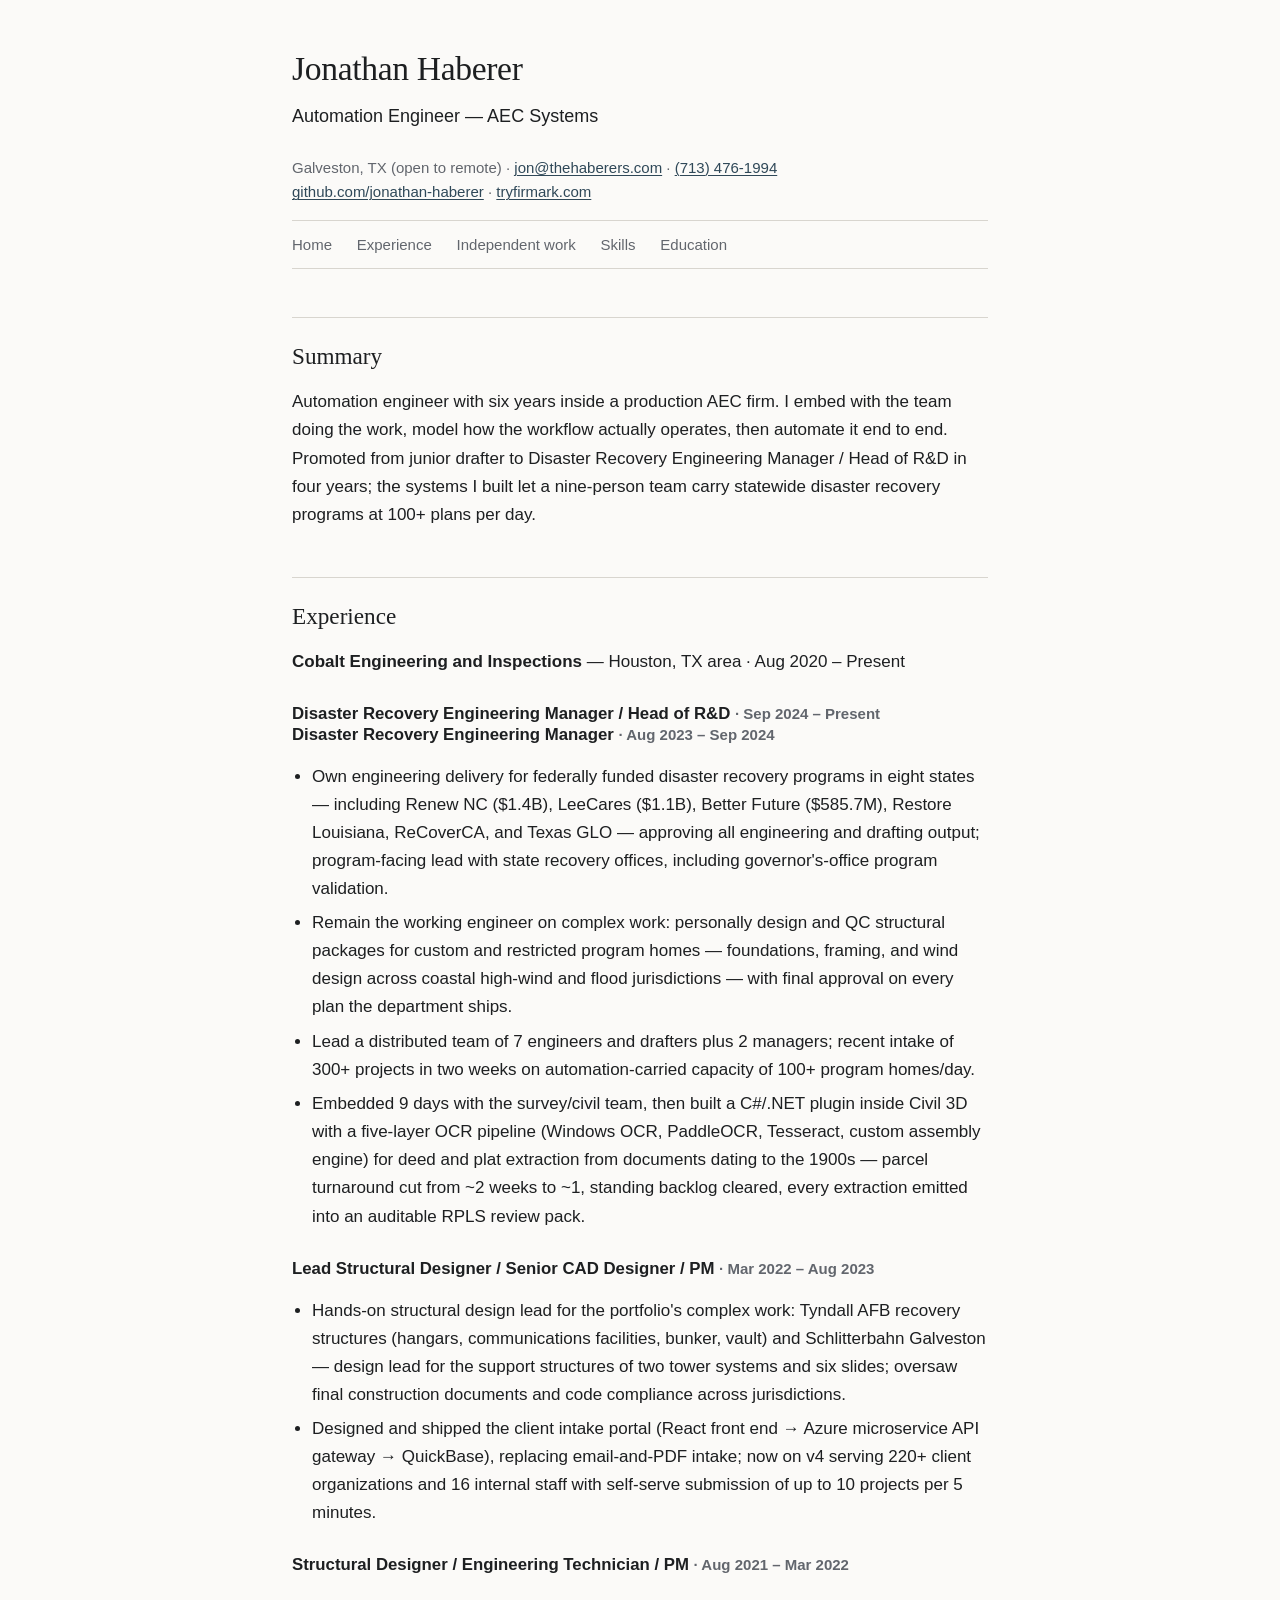
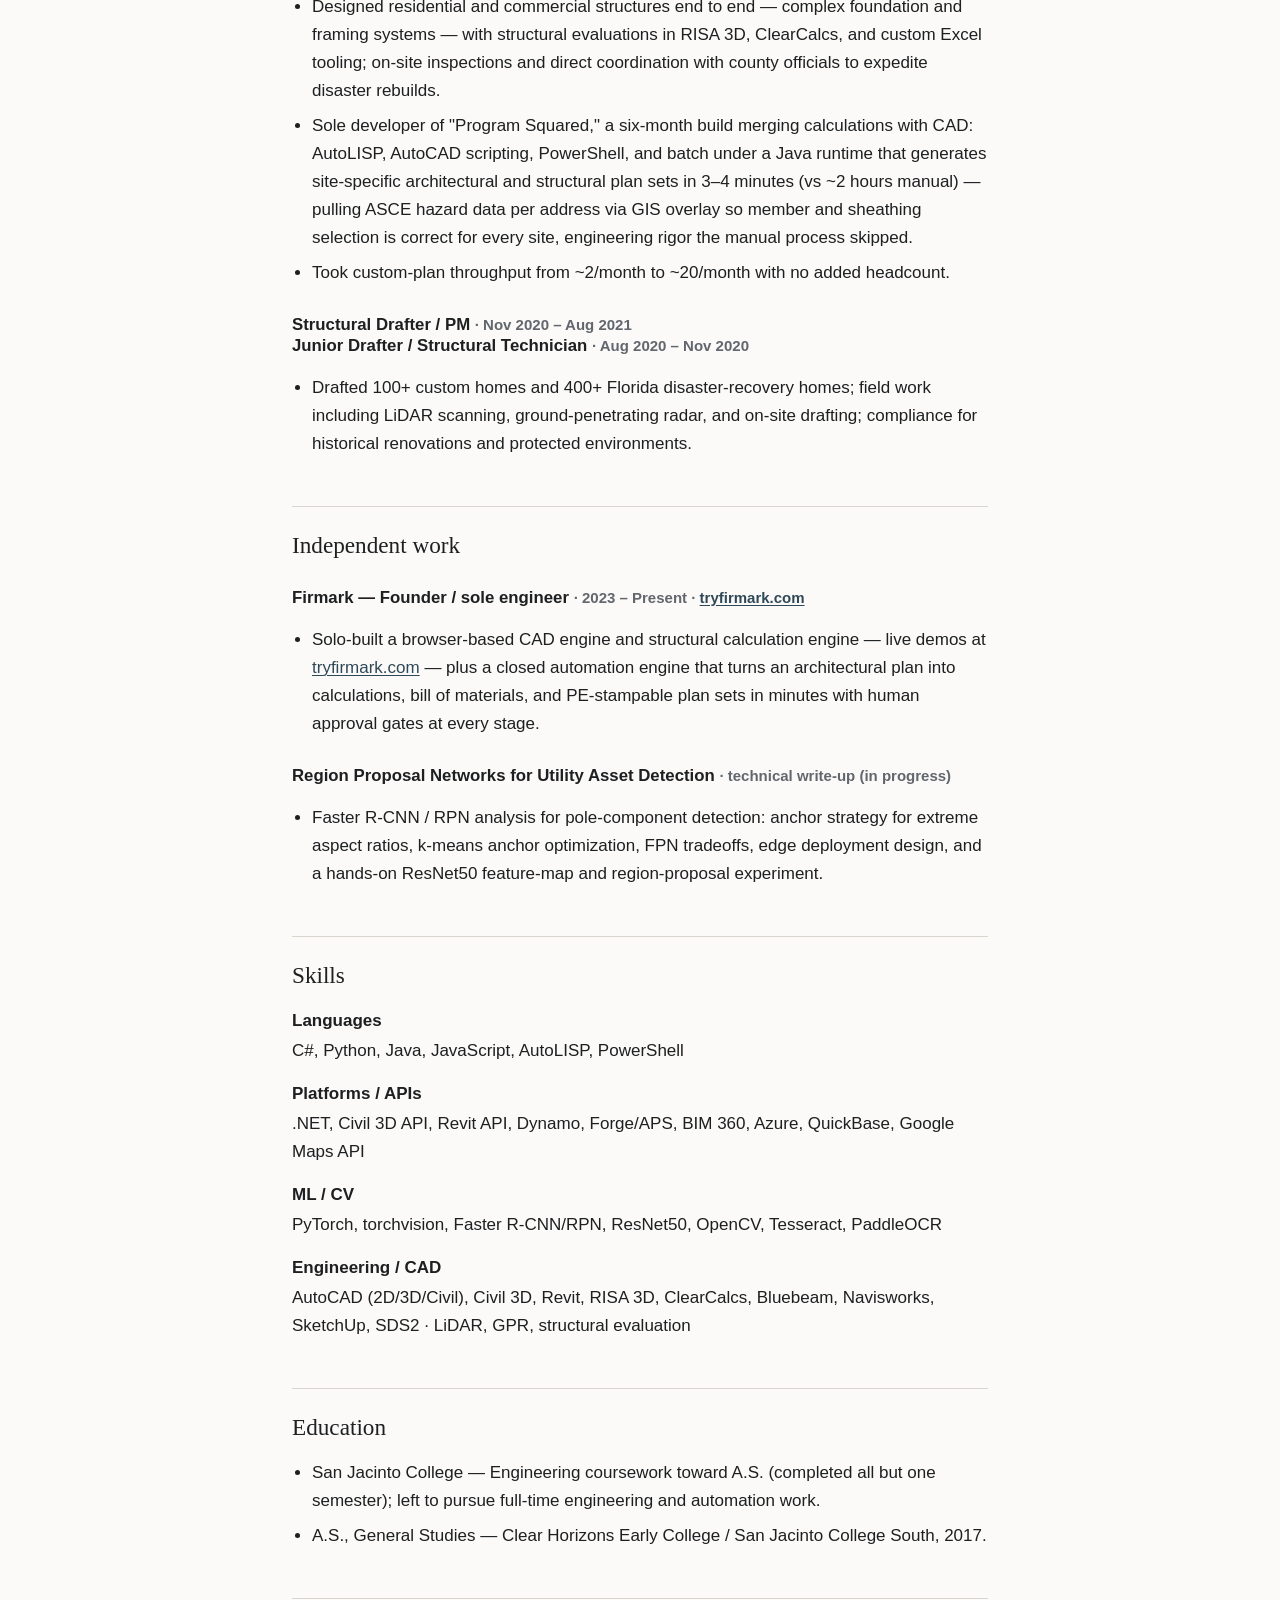
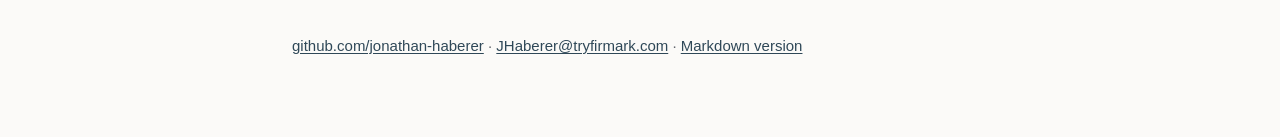
==== resume.html @ 075982cf "Add resume page" ====
<!doctype html>
<html lang="en">
<head>
<meta charset="utf-8">
<meta name="viewport" content="width=device-width, initial-scale=1">
<title>Résumé — Jonathan Haberer</title>
<meta name="description" content="Résumé of Jonathan Haberer — automation engineer with deep AEC domain knowledge: structural design, disaster-recovery engineering management, and workflow automation.">
<link rel="stylesheet" href="styles.css">
</head>
<body>

<header class="masthead">
  <h1>Jonathan Haberer</h1>
  <p class="tagline">Automation Engineer — AEC Systems</p>
  <p class="aside">Galveston, TX (open to remote) ·
  <a href="mailto:jon@thehaberers.com">jon@thehaberers.com</a> ·
  <a href="tel:+17134761994">(713) 476-1994</a><br>
  <a href="https://github.com/jonathan-haberer">github.com/jonathan-haberer</a> ·
  <a href="https://tryfirmark.com">tryfirmark.com</a></p>
  <nav class="site-nav">
    <a href="./">Home</a>
    <a href="#experience">Experience</a>
    <a href="#independent">Independent work</a>
    <a href="#skills">Skills</a>
    <a href="#education">Education</a>
  </nav>
</header>

<main>

<section id="summary">
  <h2>Summary</h2>
  <p>Automation engineer with six years inside a production AEC firm. I embed with the
  team doing the work, model how the workflow actually operates, then automate it end to
  end. Promoted from junior drafter to Disaster Recovery Engineering Manager / Head of
  R&amp;D in four years; the systems I built let a nine-person team carry statewide
  disaster recovery programs at 100+ plans per day.</p>
</section>

<section id="experience">
  <h2>Experience</h2>
  <p><strong>Cobalt Engineering and Inspections</strong> — Houston, TX area ·
  Aug 2020 – Present</p>

  <h3>Disaster Recovery Engineering Manager / Head of R&amp;D
  <span class="aside">· Sep 2024 – Present</span><br>
  Disaster Recovery Engineering Manager
  <span class="aside">· Aug 2023 – Sep 2024</span></h3>
  <ul>
    <li>Own engineering delivery for federally funded disaster recovery programs in
    eight states — including Renew NC ($1.4B), LeeCares ($1.1B), Better Future
    ($585.7M), Restore Louisiana, ReCoverCA, and Texas GLO — approving all engineering
    and drafting output; program-facing lead with state recovery offices, including
    governor's-office program validation.</li>
    <li>Remain the working engineer on complex work: personally design and QC structural
    packages for custom and restricted program homes — foundations, framing, and wind
    design across coastal high-wind and flood jurisdictions — with final approval on
    every plan the department ships.</li>
    <li>Lead a distributed team of 7 engineers and drafters plus 2 managers; recent
    intake of 300+ projects in two weeks on automation-carried capacity of 100+ program
    homes/day.</li>
    <li>Embedded 9 days with the survey/civil team, then built a C#/.NET plugin inside
    Civil 3D with a five-layer OCR pipeline (Windows OCR, PaddleOCR, Tesseract, custom
    assembly engine) for deed and plat extraction from documents dating to the 1900s —
    parcel turnaround cut from ~2 weeks to ~1, standing backlog cleared, every
    extraction emitted into an auditable RPLS review pack.</li>
  </ul>

  <h3>Lead Structural Designer / Senior CAD Designer / PM
  <span class="aside">· Mar 2022 – Aug 2023</span></h3>
  <ul>
    <li>Hands-on structural design lead for the portfolio's complex work: Tyndall AFB
    recovery structures (hangars, communications facilities, bunker, vault) and
    Schlitterbahn Galveston — design lead for the support structures of two tower
    systems and six slides; oversaw final construction documents and code compliance
    across jurisdictions.</li>
    <li>Designed and shipped the client intake portal (React front end → Azure
    microservice API gateway → QuickBase), replacing email-and-PDF intake; now on v4
    serving 220+ client organizations and 16 internal staff with self-serve submission
    of up to 10 projects per 5 minutes.</li>
  </ul>

  <h3>Structural Designer / Engineering Technician / PM
  <span class="aside">· Aug 2021 – Mar 2022</span></h3>
  <ul>
    <li>Designed residential and commercial structures end to end — complex foundation
    and framing systems — with structural evaluations in RISA 3D, ClearCalcs, and
    custom Excel tooling; on-site inspections and direct coordination with county
    officials to expedite disaster rebuilds.</li>
    <li>Sole developer of "Program Squared," a six-month build merging calculations with
    CAD: AutoLISP, AutoCAD scripting, PowerShell, and batch under a Java runtime that
    generates site-specific architectural and structural plan sets in 3–4 minutes
    (vs ~2 hours manual) — pulling ASCE hazard data per address via GIS overlay so
    member and sheathing selection is correct for every site, engineering rigor the
    manual process skipped.</li>
    <li>Took custom-plan throughput from ~2/month to ~20/month with no added
    headcount.</li>
  </ul>

  <h3>Structural Drafter / PM <span class="aside">· Nov 2020 – Aug 2021</span><br>
  Junior Drafter / Structural Technician
  <span class="aside">· Aug 2020 – Nov 2020</span></h3>
  <ul>
    <li>Drafted 100+ custom homes and 400+ Florida disaster-recovery homes; field work
    including LiDAR scanning, ground-penetrating radar, and on-site drafting; compliance
    for historical renovations and protected environments.</li>
  </ul>
</section>

<section id="independent">
  <h2>Independent work</h2>

  <h3>Firmark — Founder / sole engineer
  <span class="aside">· 2023 – Present ·
  <a href="https://tryfirmark.com">tryfirmark.com</a></span></h3>
  <ul>
    <li>Solo-built a browser-based CAD engine and structural calculation engine — live
    demos at <a href="https://tryfirmark.com">tryfirmark.com</a> — plus a closed
    automation engine that turns an architectural plan into calculations, bill of
    materials, and PE-stampable plan sets in minutes with human approval gates at every
    stage.</li>
  </ul>

  <h3>Region Proposal Networks for Utility Asset Detection
  <span class="aside">· technical write-up (in progress)</span></h3>
  <ul>
    <li>Faster R-CNN / RPN analysis for pole-component detection: anchor strategy for
    extreme aspect ratios, k-means anchor optimization, FPN tradeoffs, edge deployment
    design, and a hands-on ResNet50 feature-map and region-proposal experiment.</li>
  </ul>
</section>

<section id="skills">
  <h2>Skills</h2>
  <dl class="tech">
    <dt>Languages</dt><dd>C#, Python, Java, JavaScript, AutoLISP, PowerShell</dd>
    <dt>Platforms / APIs</dt><dd>.NET, Civil 3D API, Revit API, Dynamo, Forge/APS,
    BIM 360, Azure, QuickBase, Google Maps API</dd>
    <dt>ML / CV</dt><dd>PyTorch, torchvision, Faster R-CNN/RPN, ResNet50, OpenCV,
    Tesseract, PaddleOCR</dd>
    <dt>Engineering / CAD</dt><dd>AutoCAD (2D/3D/Civil), Civil 3D, Revit, RISA 3D,
    ClearCalcs, Bluebeam, Navisworks, SketchUp, SDS2 · LiDAR, GPR, structural
    evaluation</dd>
  </dl>
</section>

<section id="education">
  <h2>Education</h2>
  <ul>
    <li>San Jacinto College — Engineering coursework toward A.S. (completed all but one
    semester); left to pursue full-time engineering and automation work.</li>
    <li>A.S., General Studies — Clear Horizons Early College / San Jacinto College
    South, 2017.</li>
  </ul>
</section>

</main>

<footer>
  <p><a href="https://github.com/jonathan-haberer">github.com/jonathan-haberer</a> ·
  <a href="mailto:JHaberer@tryfirmark.com">JHaberer@tryfirmark.com</a> ·
  <a href="https://github.com/jonathan-haberer/jonathan-haberer/blob/main/resume.md">Markdown version</a></p>
</footer>

</body>
</html>
---- styles.css ----
/* jonathan-haberer.github.io — hand-built, no framework.
   Restrained editorial register: ink on paper, one accent, hairline rules. */

:root {
  --ink: #1d1f21;
  --muted: #62666d;
  --paper: #fbfaf8;
  --rule: #d8d5cf;
  --accent: #2f4858;
}

* { box-sizing: border-box; }

body {
  margin: 0 auto;
  padding: 3rem 1.25rem 4rem;
  max-width: 46rem;
  background: var(--paper);
  color: var(--ink);
  font: 400 1.0625rem/1.65 -apple-system, BlinkMacSystemFont, "Segoe UI", Roboto, Helvetica, Arial, sans-serif;
}

h1, h2, h3 {
  font-family: Georgia, "Times New Roman", serif;
  font-weight: 400;
  line-height: 1.25;
  margin: 0 0 0.5rem;
}

h1 { font-size: 2.1rem; letter-spacing: -0.01em; }
h2 { font-size: 1.45rem; margin-top: 0; }
h3 { font-size: 1.05rem; font-weight: 700; font-family: inherit; margin-top: 1.75rem; }

.masthead { margin-bottom: 3rem; }
.tagline { font-size: 1.125rem; color: var(--ink); max-width: 38rem; margin: 0.75rem 0 1.5rem; }

.site-nav { border-top: 1px solid var(--rule); border-bottom: 1px solid var(--rule); padding: 0.6rem 0; }
.site-nav a { margin-right: 1.25rem; color: var(--muted); text-decoration: none; font-size: 0.9375rem; }
.site-nav a:hover { color: var(--accent); text-decoration: underline; }

section { margin-bottom: 3rem; padding-top: 1.5rem; border-top: 1px solid var(--rule); }

a { color: var(--accent); text-decoration-thickness: 1px; text-underline-offset: 2px; }

ul, ol { padding-left: 1.25rem; }
li { margin-bottom: 0.4rem; }

.table-scroll { overflow-x: auto; margin: 1rem 0; }
table { border-collapse: collapse; width: 100%; font-size: 0.9375rem; }
th, td { text-align: left; padding: 0.45rem 1rem 0.45rem 0; border-bottom: 1px solid var(--rule); vertical-align: top; }
th { font-weight: 600; color: var(--muted); font-size: 0.875rem; }

.aside, .footnote { color: var(--muted); font-size: 0.9375rem; }
.footnote { margin-top: 0.25rem; }

.tech dt { font-weight: 600; margin-top: 0.9rem; }
.tech dd { margin: 0.15rem 0 0; color: var(--ink); }

footer { border-top: 1px solid var(--rule); padding-top: 1.25rem; color: var(--muted); font-size: 0.9375rem; }

@media (max-width: 520px) {
  body { padding-top: 2rem; }
  h1 { font-size: 1.75rem; }
}

.demo-links a { font-weight: 600; }
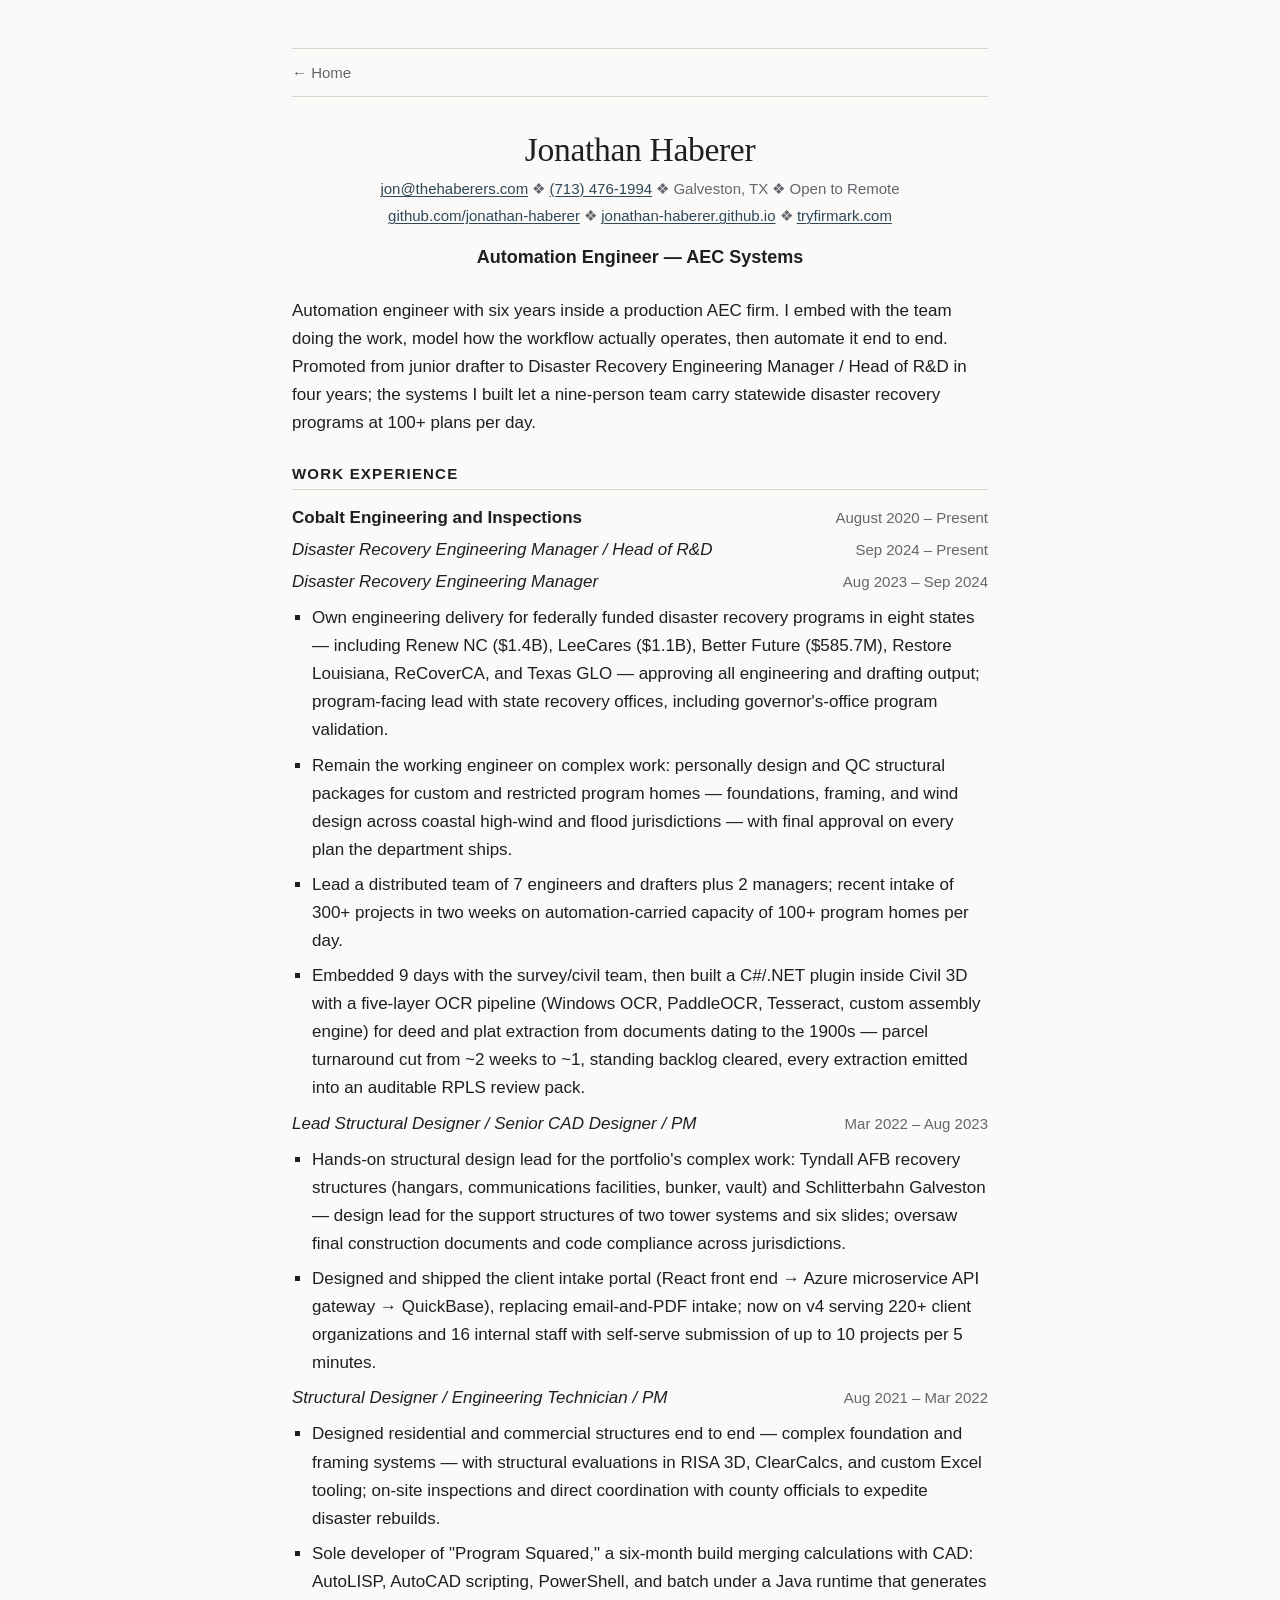
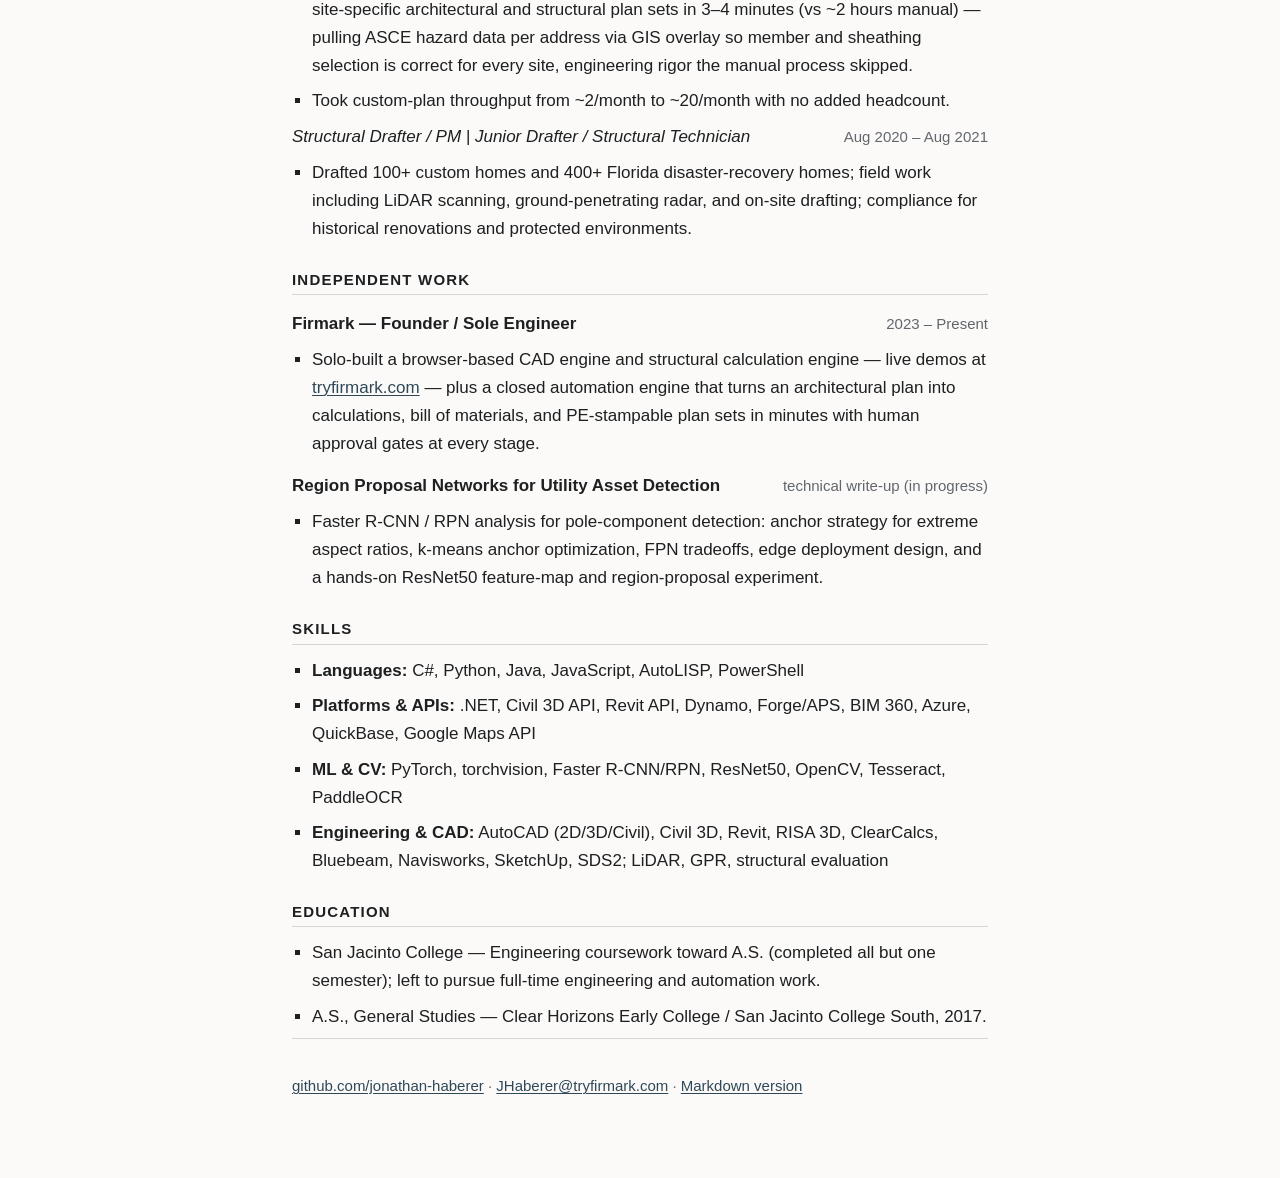
==== commit ee2b8a53: "Reformat resume page to match the PDF layout" ====
--- a/resume.html
+++ b/resume.html
@@ -4,155 +4,156 @@
 <meta charset="utf-8">
 <meta name="viewport" content="width=device-width, initial-scale=1">
 <title>Résumé — Jonathan Haberer</title>
-<meta name="description" content="Résumé of Jonathan Haberer — automation engineer with deep AEC domain knowledge: structural design, disaster-recovery engineering management, and workflow automation.">
+<meta name="description" content="Résumé of Jonathan Haberer — Automation Engineer, AEC Systems.">
 <link rel="stylesheet" href="styles.css">
+<style>
+  .r-head { text-align: center; margin-bottom: 1.5rem; }
+  .r-head h1 { margin-bottom: 0.35rem; }
+  .r-contact { margin: 0.15rem 0; font-size: 0.9375rem; color: var(--muted); }
+  .r-headline { margin: 0.9rem 0 0; font-weight: 600; font-size: 1.125rem; }
+  .r-summary { margin: 0 0 1.75rem; }
+  .r-sec { font-family: inherit; font-size: 0.9375rem; font-weight: 700;
+           letter-spacing: 0.08em; border-bottom: 1px solid var(--rule);
+           padding-bottom: 0.3rem; margin: 1.75rem 0 0.75rem; }
+  .r-row { display: flex; justify-content: space-between; gap: 1rem;
+           align-items: baseline; margin-top: 0.9rem; }
+  .r-row .r-when { color: var(--muted); font-size: 0.9375rem; white-space: nowrap; }
+  .r-role { margin-top: 0.25rem; }
+  .r-role em { font-style: italic; }
+  ul.r-b { list-style-type: square; margin: 0.5rem 0 0; }
+  ul.r-b li { margin-bottom: 0.45rem; }
+  .r-nav { margin-bottom: 2rem; }
+  @media (max-width: 560px) { .r-row { flex-direction: column; gap: 0.1rem; } }
+  @media print { .r-nav, footer { display: none; } body { padding: 0.5rem; } }
+</style>
 </head>
 <body>
 
-<header class="masthead">
+<nav class="site-nav r-nav">
+  <a href="./">← Home</a>
+</nav>
+
+<header class="r-head">
   <h1>Jonathan Haberer</h1>
-  <p class="tagline">Automation Engineer — AEC Systems</p>
-  <p class="aside">Galveston, TX (open to remote) ·
-  <a href="mailto:jon@thehaberers.com">jon@thehaberers.com</a> ·
-  <a href="tel:+17134761994">(713) 476-1994</a><br>
-  <a href="https://github.com/jonathan-haberer">github.com/jonathan-haberer</a> ·
+  <p class="r-contact"><a href="mailto:jon@thehaberers.com">jon@thehaberers.com</a> ❖
+  <a href="tel:+17134761994">(713) 476-1994</a> ❖ Galveston, TX ❖ Open to Remote</p>
+  <p class="r-contact"><a href="https://github.com/jonathan-haberer">github.com/jonathan-haberer</a> ❖
+  <a href="https://jonathan-haberer.github.io">jonathan-haberer.github.io</a> ❖
   <a href="https://tryfirmark.com">tryfirmark.com</a></p>
-  <nav class="site-nav">
-    <a href="./">Home</a>
-    <a href="#experience">Experience</a>
-    <a href="#independent">Independent work</a>
-    <a href="#skills">Skills</a>
-    <a href="#education">Education</a>
-  </nav>
+  <p class="r-headline">Automation Engineer — AEC Systems</p>
 </header>
 
 <main>
 
-<section id="summary">
-  <h2>Summary</h2>
-  <p>Automation engineer with six years inside a production AEC firm. I embed with the
-  team doing the work, model how the workflow actually operates, then automate it end to
-  end. Promoted from junior drafter to Disaster Recovery Engineering Manager / Head of
-  R&amp;D in four years; the systems I built let a nine-person team carry statewide
-  disaster recovery programs at 100+ plans per day.</p>
-</section>
+<p class="r-summary">Automation engineer with six years inside a production AEC firm. I embed
+with the team doing the work, model how the workflow actually operates, then automate it end
+to end. Promoted from junior drafter to Disaster Recovery Engineering Manager / Head of R&amp;D
+in four years; the systems I built let a nine-person team carry statewide disaster recovery
+programs at 100+ plans per day.</p>
 
-<section id="experience">
-  <h2>Experience</h2>
-  <p><strong>Cobalt Engineering and Inspections</strong> — Houston, TX area ·
-  Aug 2020 – Present</p>
+<h2 class="r-sec">WORK EXPERIENCE</h2>
 
-  <h3>Disaster Recovery Engineering Manager / Head of R&amp;D
-  <span class="aside">· Sep 2024 – Present</span><br>
-  Disaster Recovery Engineering Manager
-  <span class="aside">· Aug 2023 – Sep 2024</span></h3>
-  <ul>
-    <li>Own engineering delivery for federally funded disaster recovery programs in
-    eight states — including Renew NC ($1.4B), LeeCares ($1.1B), Better Future
-    ($585.7M), Restore Louisiana, ReCoverCA, and Texas GLO — approving all engineering
-    and drafting output; program-facing lead with state recovery offices, including
-    governor's-office program validation.</li>
-    <li>Remain the working engineer on complex work: personally design and QC structural
-    packages for custom and restricted program homes — foundations, framing, and wind
-    design across coastal high-wind and flood jurisdictions — with final approval on
-    every plan the department ships.</li>
-    <li>Lead a distributed team of 7 engineers and drafters plus 2 managers; recent
-    intake of 300+ projects in two weeks on automation-carried capacity of 100+ program
-    homes/day.</li>
-    <li>Embedded 9 days with the survey/civil team, then built a C#/.NET plugin inside
-    Civil 3D with a five-layer OCR pipeline (Windows OCR, PaddleOCR, Tesseract, custom
-    assembly engine) for deed and plat extraction from documents dating to the 1900s —
-    parcel turnaround cut from ~2 weeks to ~1, standing backlog cleared, every
-    extraction emitted into an auditable RPLS review pack.</li>
-  </ul>
+<div class="r-row"><strong>Cobalt Engineering and Inspections</strong>
+<span class="r-when">August 2020 – Present</span></div>
 
-  <h3>Lead Structural Designer / Senior CAD Designer / PM
-  <span class="aside">· Mar 2022 – Aug 2023</span></h3>
-  <ul>
-    <li>Hands-on structural design lead for the portfolio's complex work: Tyndall AFB
-    recovery structures (hangars, communications facilities, bunker, vault) and
-    Schlitterbahn Galveston — design lead for the support structures of two tower
-    systems and six slides; oversaw final construction documents and code compliance
-    across jurisdictions.</li>
-    <li>Designed and shipped the client intake portal (React front end → Azure
-    microservice API gateway → QuickBase), replacing email-and-PDF intake; now on v4
-    serving 220+ client organizations and 16 internal staff with self-serve submission
-    of up to 10 projects per 5 minutes.</li>
-  </ul>
+<div class="r-row r-role"><em>Disaster Recovery Engineering Manager / Head of R&amp;D</em>
+<span class="r-when">Sep 2024 – Present</span></div>
+<div class="r-row r-role"><em>Disaster Recovery Engineering Manager</em>
+<span class="r-when">Aug 2023 – Sep 2024</span></div>
+<ul class="r-b">
+  <li>Own engineering delivery for federally funded disaster recovery programs in eight
+  states — including Renew NC ($1.4B), LeeCares ($1.1B), Better Future ($585.7M), Restore
+  Louisiana, ReCoverCA, and Texas GLO — approving all engineering and drafting output;
+  program-facing lead with state recovery offices, including governor's-office program
+  validation.</li>
+  <li>Remain the working engineer on complex work: personally design and QC structural
+  packages for custom and restricted program homes — foundations, framing, and wind design
+  across coastal high-wind and flood jurisdictions — with final approval on every plan the
+  department ships.</li>
+  <li>Lead a distributed team of 7 engineers and drafters plus 2 managers; recent intake of
+  300+ projects in two weeks on automation-carried capacity of 100+ program homes per
+  day.</li>
+  <li>Embedded 9 days with the survey/civil team, then built a C#/.NET plugin inside
+  Civil 3D with a five-layer OCR pipeline (Windows OCR, PaddleOCR, Tesseract, custom
+  assembly engine) for deed and plat extraction from documents dating to the 1900s — parcel
+  turnaround cut from ~2 weeks to ~1, standing backlog cleared, every extraction emitted
+  into an auditable RPLS review pack.</li>
+</ul>
 
-  <h3>Structural Designer / Engineering Technician / PM
-  <span class="aside">· Aug 2021 – Mar 2022</span></h3>
-  <ul>
-    <li>Designed residential and commercial structures end to end — complex foundation
-    and framing systems — with structural evaluations in RISA 3D, ClearCalcs, and
-    custom Excel tooling; on-site inspections and direct coordination with county
-    officials to expedite disaster rebuilds.</li>
-    <li>Sole developer of "Program Squared," a six-month build merging calculations with
-    CAD: AutoLISP, AutoCAD scripting, PowerShell, and batch under a Java runtime that
-    generates site-specific architectural and structural plan sets in 3–4 minutes
-    (vs ~2 hours manual) — pulling ASCE hazard data per address via GIS overlay so
-    member and sheathing selection is correct for every site, engineering rigor the
-    manual process skipped.</li>
-    <li>Took custom-plan throughput from ~2/month to ~20/month with no added
-    headcount.</li>
-  </ul>
+<div class="r-row r-role"><em>Lead Structural Designer / Senior CAD Designer / PM</em>
+<span class="r-when">Mar 2022 – Aug 2023</span></div>
+<ul class="r-b">
+  <li>Hands-on structural design lead for the portfolio's complex work: Tyndall AFB
+  recovery structures (hangars, communications facilities, bunker, vault) and Schlitterbahn
+  Galveston — design lead for the support structures of two tower systems and six slides;
+  oversaw final construction documents and code compliance across jurisdictions.</li>
+  <li>Designed and shipped the client intake portal (React front end → Azure microservice
+  API gateway → QuickBase), replacing email-and-PDF intake; now on v4 serving 220+ client
+  organizations and 16 internal staff with self-serve submission of up to 10 projects per
+  5 minutes.</li>
+</ul>
 
-  <h3>Structural Drafter / PM <span class="aside">· Nov 2020 – Aug 2021</span><br>
-  Junior Drafter / Structural Technician
-  <span class="aside">· Aug 2020 – Nov 2020</span></h3>
-  <ul>
-    <li>Drafted 100+ custom homes and 400+ Florida disaster-recovery homes; field work
-    including LiDAR scanning, ground-penetrating radar, and on-site drafting; compliance
-    for historical renovations and protected environments.</li>
-  </ul>
-</section>
+<div class="r-row r-role"><em>Structural Designer / Engineering Technician / PM</em>
+<span class="r-when">Aug 2021 – Mar 2022</span></div>
+<ul class="r-b">
+  <li>Designed residential and commercial structures end to end — complex foundation and
+  framing systems — with structural evaluations in RISA 3D, ClearCalcs, and custom Excel
+  tooling; on-site inspections and direct coordination with county officials to expedite
+  disaster rebuilds.</li>
+  <li>Sole developer of "Program Squared," a six-month build merging calculations with CAD:
+  AutoLISP, AutoCAD scripting, PowerShell, and batch under a Java runtime that generates
+  site-specific architectural and structural plan sets in 3–4 minutes (vs ~2 hours manual)
+  — pulling ASCE hazard data per address via GIS overlay so member and sheathing selection
+  is correct for every site, engineering rigor the manual process skipped.</li>
+  <li>Took custom-plan throughput from ~2/month to ~20/month with no added headcount.</li>
+</ul>
 
-<section id="independent">
-  <h2>Independent work</h2>
+<div class="r-row r-role"><em>Structural Drafter / PM | Junior Drafter / Structural
+Technician</em> <span class="r-when">Aug 2020 – Aug 2021</span></div>
+<ul class="r-b">
+  <li>Drafted 100+ custom homes and 400+ Florida disaster-recovery homes; field work
+  including LiDAR scanning, ground-penetrating radar, and on-site drafting; compliance for
+  historical renovations and protected environments.</li>
+</ul>
 
-  <h3>Firmark — Founder / sole engineer
-  <span class="aside">· 2023 – Present ·
-  <a href="https://tryfirmark.com">tryfirmark.com</a></span></h3>
-  <ul>
-    <li>Solo-built a browser-based CAD engine and structural calculation engine — live
-    demos at <a href="https://tryfirmark.com">tryfirmark.com</a> — plus a closed
-    automation engine that turns an architectural plan into calculations, bill of
-    materials, and PE-stampable plan sets in minutes with human approval gates at every
-    stage.</li>
-  </ul>
+<h2 class="r-sec">INDEPENDENT WORK</h2>
 
-  <h3>Region Proposal Networks for Utility Asset Detection
-  <span class="aside">· technical write-up (in progress)</span></h3>
-  <ul>
-    <li>Faster R-CNN / RPN analysis for pole-component detection: anchor strategy for
-    extreme aspect ratios, k-means anchor optimization, FPN tradeoffs, edge deployment
-    design, and a hands-on ResNet50 feature-map and region-proposal experiment.</li>
-  </ul>
-</section>
+<div class="r-row"><strong>Firmark — Founder / Sole Engineer</strong>
+<span class="r-when">2023 – Present</span></div>
+<ul class="r-b">
+  <li>Solo-built a browser-based CAD engine and structural calculation engine — live demos
+  at <a href="https://tryfirmark.com">tryfirmark.com</a> — plus a closed automation engine
+  that turns an architectural plan into calculations, bill of materials, and PE-stampable
+  plan sets in minutes with human approval gates at every stage.</li>
+</ul>
 
-<section id="skills">
-  <h2>Skills</h2>
-  <dl class="tech">
-    <dt>Languages</dt><dd>C#, Python, Java, JavaScript, AutoLISP, PowerShell</dd>
-    <dt>Platforms / APIs</dt><dd>.NET, Civil 3D API, Revit API, Dynamo, Forge/APS,
-    BIM 360, Azure, QuickBase, Google Maps API</dd>
-    <dt>ML / CV</dt><dd>PyTorch, torchvision, Faster R-CNN/RPN, ResNet50, OpenCV,
-    Tesseract, PaddleOCR</dd>
-    <dt>Engineering / CAD</dt><dd>AutoCAD (2D/3D/Civil), Civil 3D, Revit, RISA 3D,
-    ClearCalcs, Bluebeam, Navisworks, SketchUp, SDS2 · LiDAR, GPR, structural
-    evaluation</dd>
-  </dl>
-</section>
+<div class="r-row"><strong>Region Proposal Networks for Utility Asset Detection</strong>
+<span class="r-when">technical write-up (in progress)</span></div>
+<ul class="r-b">
+  <li>Faster R-CNN / RPN analysis for pole-component detection: anchor strategy for extreme
+  aspect ratios, k-means anchor optimization, FPN tradeoffs, edge deployment design, and a
+  hands-on ResNet50 feature-map and region-proposal experiment.</li>
+</ul>
 
-<section id="education">
-  <h2>Education</h2>
-  <ul>
-    <li>San Jacinto College — Engineering coursework toward A.S. (completed all but one
-    semester); left to pursue full-time engineering and automation work.</li>
-    <li>A.S., General Studies — Clear Horizons Early College / San Jacinto College
-    South, 2017.</li>
-  </ul>
-</section>
+<h2 class="r-sec">SKILLS</h2>
+<ul class="r-b">
+  <li><strong>Languages:</strong> C#, Python, Java, JavaScript, AutoLISP, PowerShell</li>
+  <li><strong>Platforms &amp; APIs:</strong> .NET, Civil 3D API, Revit API, Dynamo,
+  Forge/APS, BIM 360, Azure, QuickBase, Google Maps API</li>
+  <li><strong>ML &amp; CV:</strong> PyTorch, torchvision, Faster R-CNN/RPN, ResNet50,
+  OpenCV, Tesseract, PaddleOCR</li>
+  <li><strong>Engineering &amp; CAD:</strong> AutoCAD (2D/3D/Civil), Civil 3D, Revit,
+  RISA 3D, ClearCalcs, Bluebeam, Navisworks, SketchUp, SDS2; LiDAR, GPR, structural
+  evaluation</li>
+</ul>
+
+<h2 class="r-sec">EDUCATION</h2>
+<ul class="r-b">
+  <li>San Jacinto College — Engineering coursework toward A.S. (completed all but one
+  semester); left to pursue full-time engineering and automation work.</li>
+  <li>A.S., General Studies — Clear Horizons Early College / San Jacinto College South,
+  2017.</li>
+</ul>
 
 </main>
 
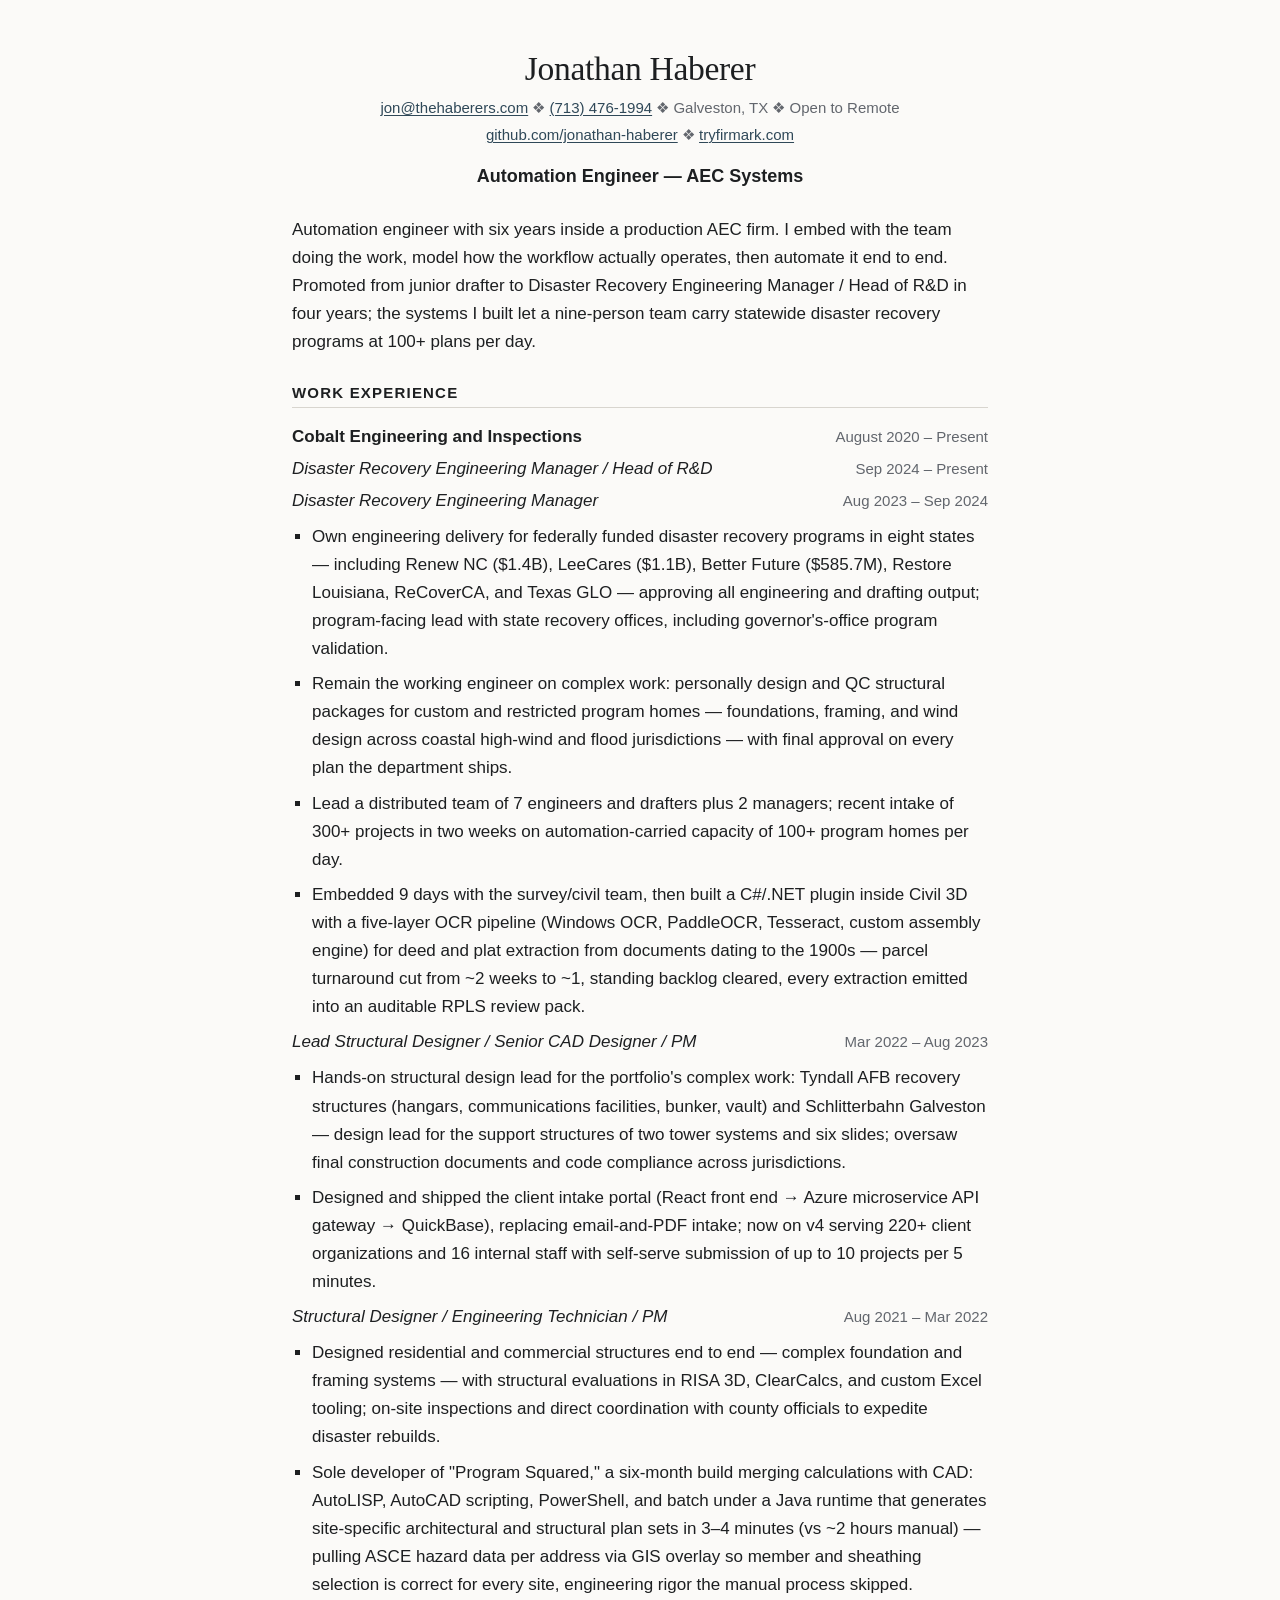
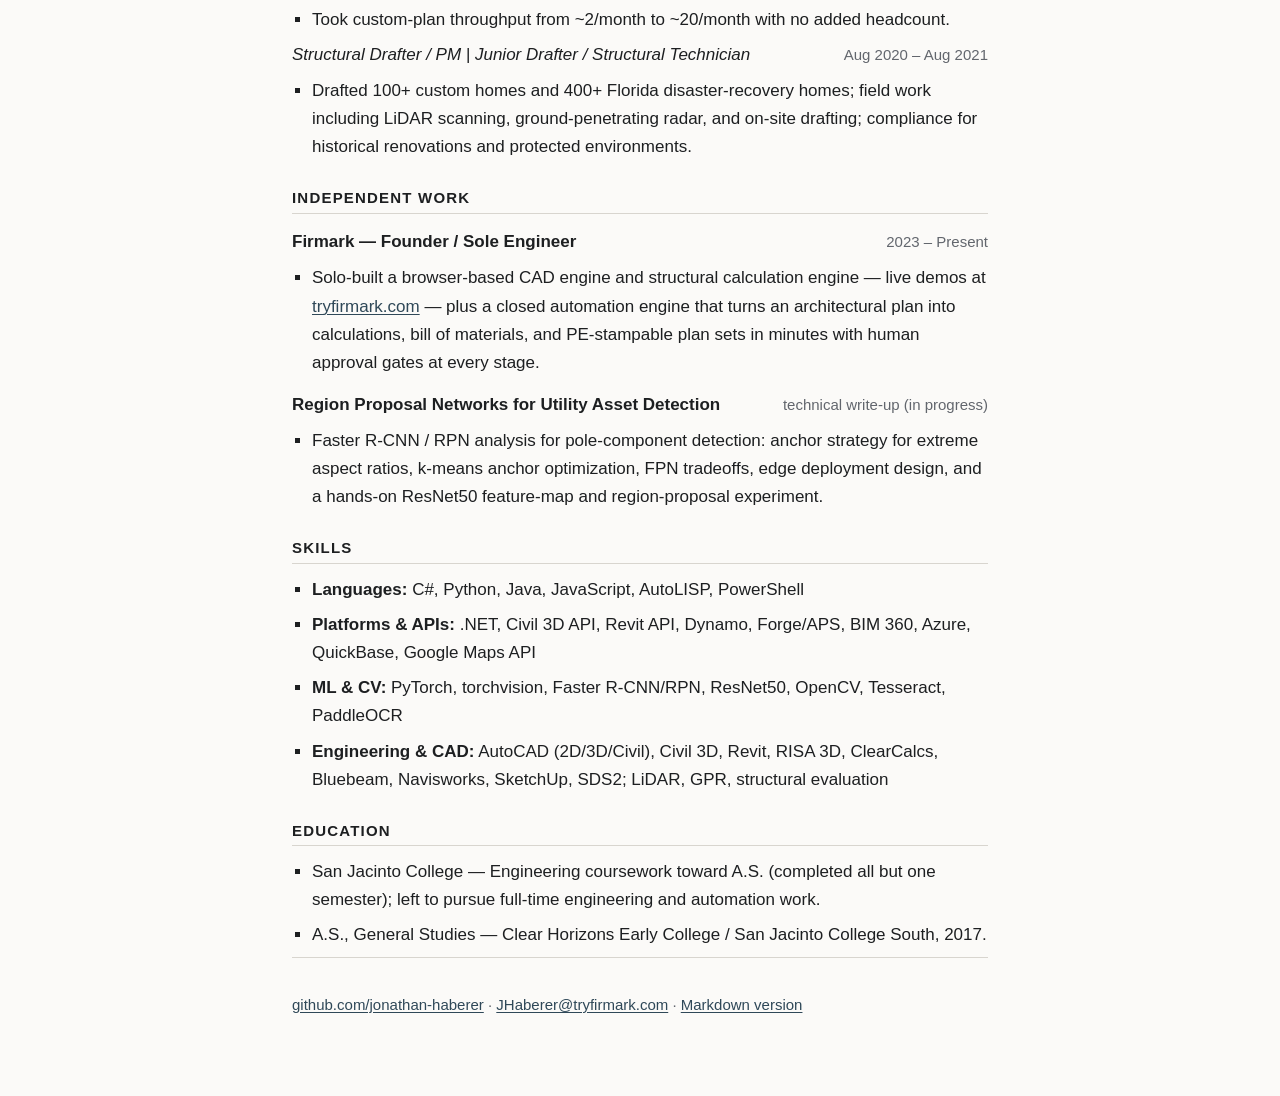
==== commit 7b4fd6cf: "Make the resume the main page" ====
--- a/resume.html
+++ b/resume.html
@@ -2,166 +2,11 @@
 <html lang="en">
 <head>
 <meta charset="utf-8">
-<meta name="viewport" content="width=device-width, initial-scale=1">
-<title>Résumé — Jonathan Haberer</title>
-<meta name="description" content="Résumé of Jonathan Haberer — Automation Engineer, AEC Systems.">
-<link rel="stylesheet" href="styles.css">
-<style>
-  .r-head { text-align: center; margin-bottom: 1.5rem; }
-  .r-head h1 { margin-bottom: 0.35rem; }
-  .r-contact { margin: 0.15rem 0; font-size: 0.9375rem; color: var(--muted); }
-  .r-headline { margin: 0.9rem 0 0; font-weight: 600; font-size: 1.125rem; }
-  .r-summary { margin: 0 0 1.75rem; }
-  .r-sec { font-family: inherit; font-size: 0.9375rem; font-weight: 700;
-           letter-spacing: 0.08em; border-bottom: 1px solid var(--rule);
-           padding-bottom: 0.3rem; margin: 1.75rem 0 0.75rem; }
-  .r-row { display: flex; justify-content: space-between; gap: 1rem;
-           align-items: baseline; margin-top: 0.9rem; }
-  .r-row .r-when { color: var(--muted); font-size: 0.9375rem; white-space: nowrap; }
-  .r-role { margin-top: 0.25rem; }
-  .r-role em { font-style: italic; }
-  ul.r-b { list-style-type: square; margin: 0.5rem 0 0; }
-  ul.r-b li { margin-bottom: 0.45rem; }
-  .r-nav { margin-bottom: 2rem; }
-  @media (max-width: 560px) { .r-row { flex-direction: column; gap: 0.1rem; } }
-  @media print { .r-nav, footer { display: none; } body { padding: 0.5rem; } }
-</style>
+<meta http-equiv="refresh" content="0; url=/">
+<link rel="canonical" href="https://jonathan-haberer.github.io/">
+<title>Jonathan Haberer</title>
 </head>
 <body>
-
-<nav class="site-nav r-nav">
-  <a href="./">← Home</a>
-</nav>
-
-<header class="r-head">
-  <h1>Jonathan Haberer</h1>
-  <p class="r-contact"><a href="mailto:jon@thehaberers.com">jon@thehaberers.com</a> ❖
-  <a href="tel:+17134761994">(713) 476-1994</a> ❖ Galveston, TX ❖ Open to Remote</p>
-  <p class="r-contact"><a href="https://github.com/jonathan-haberer">github.com/jonathan-haberer</a> ❖
-  <a href="https://jonathan-haberer.github.io">jonathan-haberer.github.io</a> ❖
-  <a href="https://tryfirmark.com">tryfirmark.com</a></p>
-  <p class="r-headline">Automation Engineer — AEC Systems</p>
-</header>
-
-<main>
-
-<p class="r-summary">Automation engineer with six years inside a production AEC firm. I embed
-with the team doing the work, model how the workflow actually operates, then automate it end
-to end. Promoted from junior drafter to Disaster Recovery Engineering Manager / Head of R&amp;D
-in four years; the systems I built let a nine-person team carry statewide disaster recovery
-programs at 100+ plans per day.</p>
-
-<h2 class="r-sec">WORK EXPERIENCE</h2>
-
-<div class="r-row"><strong>Cobalt Engineering and Inspections</strong>
-<span class="r-when">August 2020 – Present</span></div>
-
-<div class="r-row r-role"><em>Disaster Recovery Engineering Manager / Head of R&amp;D</em>
-<span class="r-when">Sep 2024 – Present</span></div>
-<div class="r-row r-role"><em>Disaster Recovery Engineering Manager</em>
-<span class="r-when">Aug 2023 – Sep 2024</span></div>
-<ul class="r-b">
-  <li>Own engineering delivery for federally funded disaster recovery programs in eight
-  states — including Renew NC ($1.4B), LeeCares ($1.1B), Better Future ($585.7M), Restore
-  Louisiana, ReCoverCA, and Texas GLO — approving all engineering and drafting output;
-  program-facing lead with state recovery offices, including governor's-office program
-  validation.</li>
-  <li>Remain the working engineer on complex work: personally design and QC structural
-  packages for custom and restricted program homes — foundations, framing, and wind design
-  across coastal high-wind and flood jurisdictions — with final approval on every plan the
-  department ships.</li>
-  <li>Lead a distributed team of 7 engineers and drafters plus 2 managers; recent intake of
-  300+ projects in two weeks on automation-carried capacity of 100+ program homes per
-  day.</li>
-  <li>Embedded 9 days with the survey/civil team, then built a C#/.NET plugin inside
-  Civil 3D with a five-layer OCR pipeline (Windows OCR, PaddleOCR, Tesseract, custom
-  assembly engine) for deed and plat extraction from documents dating to the 1900s — parcel
-  turnaround cut from ~2 weeks to ~1, standing backlog cleared, every extraction emitted
-  into an auditable RPLS review pack.</li>
-</ul>
-
-<div class="r-row r-role"><em>Lead Structural Designer / Senior CAD Designer / PM</em>
-<span class="r-when">Mar 2022 – Aug 2023</span></div>
-<ul class="r-b">
-  <li>Hands-on structural design lead for the portfolio's complex work: Tyndall AFB
-  recovery structures (hangars, communications facilities, bunker, vault) and Schlitterbahn
-  Galveston — design lead for the support structures of two tower systems and six slides;
-  oversaw final construction documents and code compliance across jurisdictions.</li>
-  <li>Designed and shipped the client intake portal (React front end → Azure microservice
-  API gateway → QuickBase), replacing email-and-PDF intake; now on v4 serving 220+ client
-  organizations and 16 internal staff with self-serve submission of up to 10 projects per
-  5 minutes.</li>
-</ul>
-
-<div class="r-row r-role"><em>Structural Designer / Engineering Technician / PM</em>
-<span class="r-when">Aug 2021 – Mar 2022</span></div>
-<ul class="r-b">
-  <li>Designed residential and commercial structures end to end — complex foundation and
-  framing systems — with structural evaluations in RISA 3D, ClearCalcs, and custom Excel
-  tooling; on-site inspections and direct coordination with county officials to expedite
-  disaster rebuilds.</li>
-  <li>Sole developer of "Program Squared," a six-month build merging calculations with CAD:
-  AutoLISP, AutoCAD scripting, PowerShell, and batch under a Java runtime that generates
-  site-specific architectural and structural plan sets in 3–4 minutes (vs ~2 hours manual)
-  — pulling ASCE hazard data per address via GIS overlay so member and sheathing selection
-  is correct for every site, engineering rigor the manual process skipped.</li>
-  <li>Took custom-plan throughput from ~2/month to ~20/month with no added headcount.</li>
-</ul>
-
-<div class="r-row r-role"><em>Structural Drafter / PM | Junior Drafter / Structural
-Technician</em> <span class="r-when">Aug 2020 – Aug 2021</span></div>
-<ul class="r-b">
-  <li>Drafted 100+ custom homes and 400+ Florida disaster-recovery homes; field work
-  including LiDAR scanning, ground-penetrating radar, and on-site drafting; compliance for
-  historical renovations and protected environments.</li>
-</ul>
-
-<h2 class="r-sec">INDEPENDENT WORK</h2>
-
-<div class="r-row"><strong>Firmark — Founder / Sole Engineer</strong>
-<span class="r-when">2023 – Present</span></div>
-<ul class="r-b">
-  <li>Solo-built a browser-based CAD engine and structural calculation engine — live demos
-  at <a href="https://tryfirmark.com">tryfirmark.com</a> — plus a closed automation engine
-  that turns an architectural plan into calculations, bill of materials, and PE-stampable
-  plan sets in minutes with human approval gates at every stage.</li>
-</ul>
-
-<div class="r-row"><strong>Region Proposal Networks for Utility Asset Detection</strong>
-<span class="r-when">technical write-up (in progress)</span></div>
-<ul class="r-b">
-  <li>Faster R-CNN / RPN analysis for pole-component detection: anchor strategy for extreme
-  aspect ratios, k-means anchor optimization, FPN tradeoffs, edge deployment design, and a
-  hands-on ResNet50 feature-map and region-proposal experiment.</li>
-</ul>
-
-<h2 class="r-sec">SKILLS</h2>
-<ul class="r-b">
-  <li><strong>Languages:</strong> C#, Python, Java, JavaScript, AutoLISP, PowerShell</li>
-  <li><strong>Platforms &amp; APIs:</strong> .NET, Civil 3D API, Revit API, Dynamo,
-  Forge/APS, BIM 360, Azure, QuickBase, Google Maps API</li>
-  <li><strong>ML &amp; CV:</strong> PyTorch, torchvision, Faster R-CNN/RPN, ResNet50,
-  OpenCV, Tesseract, PaddleOCR</li>
-  <li><strong>Engineering &amp; CAD:</strong> AutoCAD (2D/3D/Civil), Civil 3D, Revit,
-  RISA 3D, ClearCalcs, Bluebeam, Navisworks, SketchUp, SDS2; LiDAR, GPR, structural
-  evaluation</li>
-</ul>
-
-<h2 class="r-sec">EDUCATION</h2>
-<ul class="r-b">
-  <li>San Jacinto College — Engineering coursework toward A.S. (completed all but one
-  semester); left to pursue full-time engineering and automation work.</li>
-  <li>A.S., General Studies — Clear Horizons Early College / San Jacinto College South,
-  2017.</li>
-</ul>
-
-</main>
-
-<footer>
-  <p><a href="https://github.com/jonathan-haberer">github.com/jonathan-haberer</a> ·
-  <a href="mailto:JHaberer@tryfirmark.com">JHaberer@tryfirmark.com</a> ·
-  <a href="https://github.com/jonathan-haberer/jonathan-haberer/blob/main/resume.md">Markdown version</a></p>
-</footer>
-
+<p>The résumé now lives on the <a href="/">main page</a>.</p>
 </body>
 </html>
